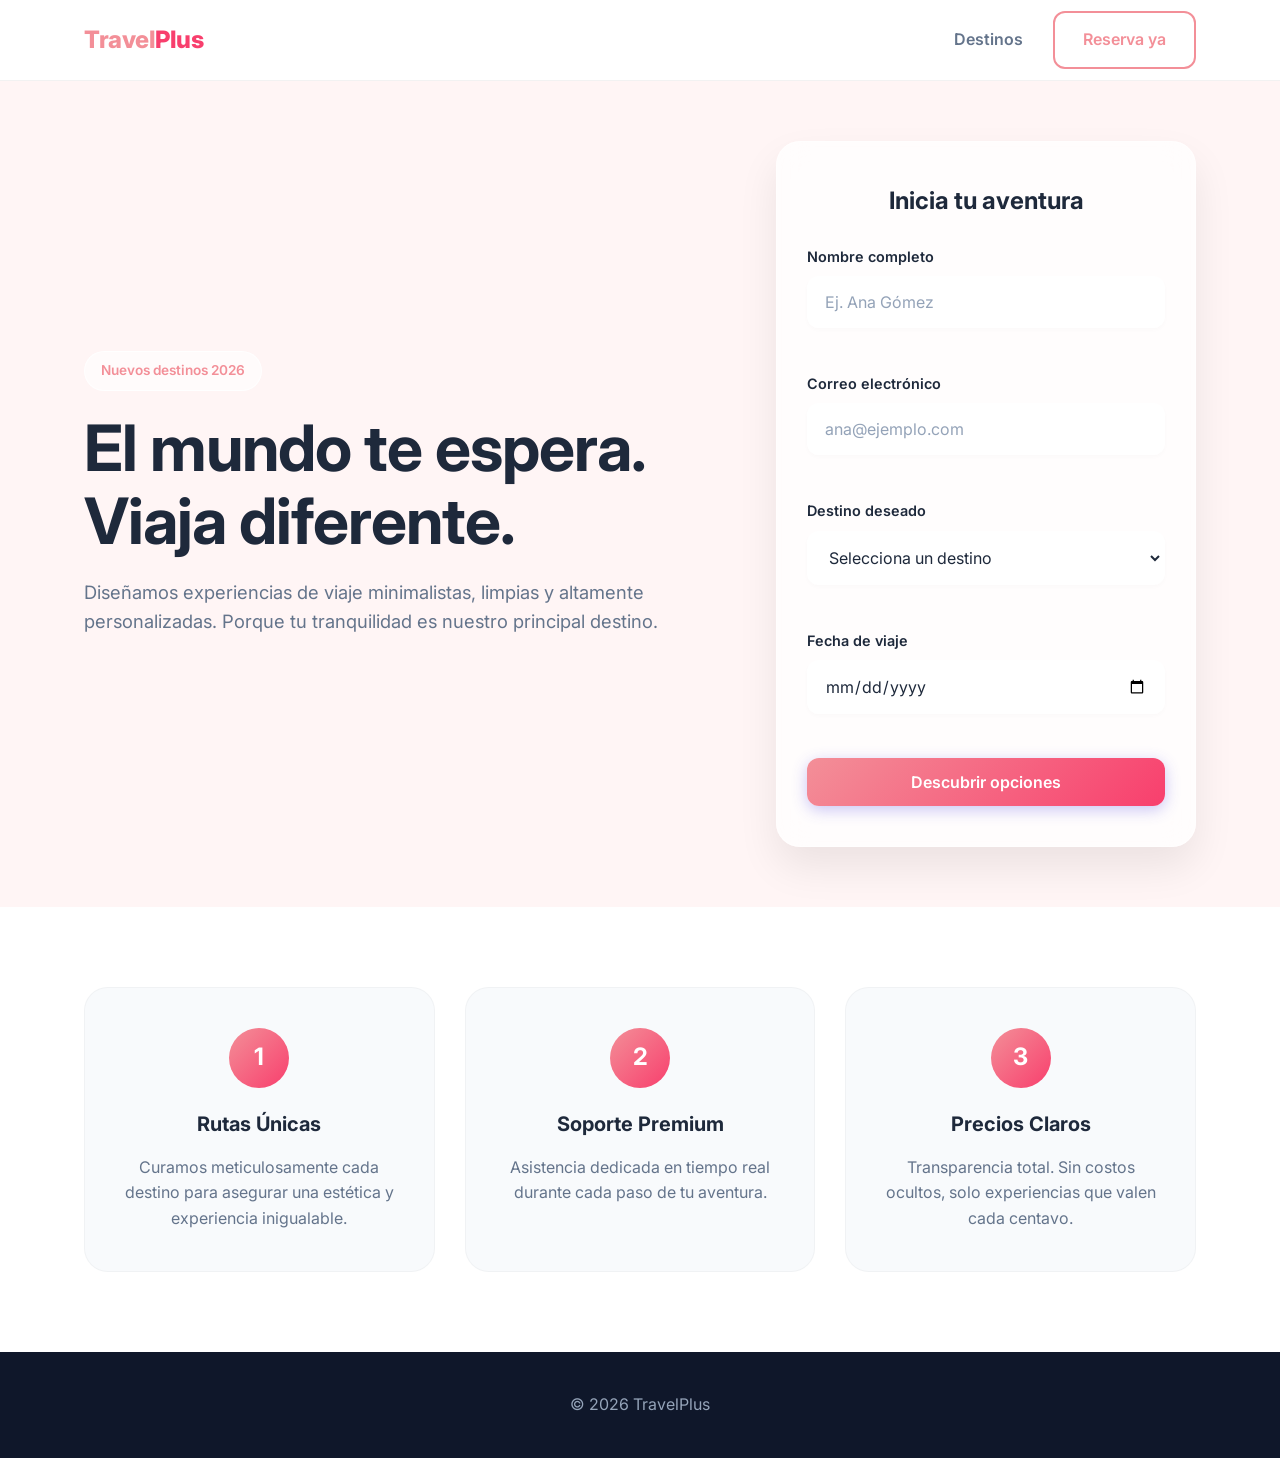
==== index.html @ 6ce8d0db "Primer commit" ====
<!DOCTYPE html>
<html lang="es">

<head>
    <meta charset="UTF-8">
    <meta name="viewport" content="width=device-width, initial-scale=1.0">
    <meta name="description"
        content="Planifica tu próximo viaje con estilo. Descubre destinos exclusivos con diseño de vanguardia.">
    <title>TravelPlus</title>
    <link rel="stylesheet" href="css/styles.css">
    <link rel="preconnect" href="https://fonts.googleapis.com">
    <link rel="preconnect" href="https://fonts.gstatic.com" crossorigin>
    <link href="https://fonts.googleapis.com/css2?family=Inter:wght@400;500;600;800&display=swap" rel="stylesheet">
</head>

<body>
    <header class="header">
        <div class="container">
            <nav class="nav">
                <a href="#" class="logo">Travel<span>Plus</span></a>
                <ul class="nav-links">
                    <li><a href="#destinos">Destinos</a></li>
                    <li><a href="#contacto" class="btn btn-outline">Reserva ya</a></li>
                </ul>
            </nav>
        </div>
    </header>

    <main>
        <section class="hero">
            <div class="container hero-container">
                <div class="hero-content">
                    <span class="hero-badge">Nuevos destinos 2026</span>
                    <h1>El mundo te espera. Viaja diferente.</h1>
                    <p>Diseñamos experiencias de viaje minimalistas, limpias y altamente personalizadas. Porque tu
                        tranquilidad es nuestro principal destino.</p>
                </div>

                <div class="hero-form-container" id="contacto">
                    <form id="travelForm" class="travel-form" novalidate>
                        <h2>Inicia tu aventura</h2>
                        <div class="form-group">
                            <label for="name">Nombre completo</label>
                            <input type="text" id="name" name="name" placeholder="Ej. Ana Gómez">
                            <span class="error-message" id="nameError"></span>
                        </div>

                        <div class="form-group">
                            <label for="email">Correo electrónico</label>
                            <input type="email" id="email" name="email" placeholder="ana@ejemplo.com">
                            <span class="error-message" id="emailError"></span>
                        </div>

                        <div class="form-group">
                            <label for="destination">Destino deseado</label>
                            <select id="destination" name="destination">
                                <option value="">Selecciona un destino</option>
                                <option value="santorini">Santorini, Grecia</option>
                                <option value="kyoto">Kioto, Japón</option>
                                <option value="tulum">Tulum, México</option>
                                <option value="bali">Bali, Indonesia</option>
                            </select>
                            <span class="error-message" id="destinationError"></span>
                        </div>

                        <div class="form-group">
                            <label for="travelDate">Fecha de viaje</label>
                            <input type="date" id="travelDate" name="travelDate">
                            <span class="error-message" id="dateError"></span>
                        </div>

                        <button type="submit" class="btn btn-primary btn-block">Descubrir opciones</button>
                        <div id="successMessage" class="success-message hidden">¡Todo listo! Revisa tu bandeja de
                            entrada pronto.</div>
                    </form>
                </div>
            </div>
        </section>

        <section class="features" id="destinos">
            <div class="container">
                <div class="features-grid">
                    <article class="feature-card">
                        <div class="feature-icon">1</div>
                        <h3>Rutas Únicas</h3>
                        <p>Curamos meticulosamente cada destino para asegurar una estética y experiencia inigualable.
                        </p>
                    </article>
                    <article class="feature-card">
                        <div class="feature-icon">2</div>
                        <h3>Soporte Premium</h3>
                        <p>Asistencia dedicada en tiempo real durante cada paso de tu aventura.</p>
                    </article>
                    <article class="feature-card">
                        <div class="feature-icon">3</div>
                        <h3>Precios Claros</h3>
                        <p>Transparencia total. Sin costos ocultos, solo experiencias que valen cada centavo.</p>
                    </article>
                </div>
            </div>
        </section>
    </main>

    <footer class="footer">
        <div class="container">
            <p>&copy; 2026 TravelPlus</p>
        </div>
    </footer>

    <script src="js/app.js"></script>
</body>

</html>
---- css/styles.css ----
:root {
    --color-primary: #f38f98;
    --color-primary-dark: #f38f98;
    --color-secondary: #f83f6d;
    --color-secondary-dark: #f83f6d;
    --color-text-main: #1e293b;
    --color-text-light: #64748b;
    --color-bg-light: #f8fafc;
    --color-bg-white: #ffffff;
    --color-error: #ef4444;
    --color-success: #10b981;
    --color-hero-bg: #fff5f5;

    --btn-bg-primary: var(--color-primary);
    --btn-text-primary: var(--color-bg-white);

    --font-main: 'Inter', system-ui, sans-serif;
    --border-radius: 12px;
    --border-radius-lg: 24px;
    --transition-speed: 0.3s;
}

* {
    margin: 0;
    padding: 0;
    box-sizing: border-box;
}

body {
    font-family: var(--font-main);
    color: var(--color-text-main);
    background-color: var(--color-bg-light);
    line-height: 1.6;
    overflow-x: hidden;
}

a {
    text-decoration: none;
    color: inherit;
}

ul {
    list-style: none;
}

.container {
    width: 90%;
    max-width: 1200px;
    margin: 0 auto;
    padding: 0 20px;
}

.header {
    background: rgba(255, 255, 255, 0.9);
    backdrop-filter: blur(8px);
    -webkit-backdrop-filter: blur(8px);
    border-bottom: 1px solid rgba(0, 0, 0, 0.05);
    position: sticky;
    top: 0;
    z-index: 100;
}

.nav {
    display: flex;
    justify-content: space-between;
    align-items: center;
    height: 80px;
}

.logo {
    font-size: 1.5rem;
    font-weight: 800;
    color: var(--color-primary);
    letter-spacing: -0.5px;
}

.logo span {
    color: var(--color-secondary);
}

.nav-links {
    display: flex;
    align-items: center;
    gap: 30px;
}

.nav-links a:not(.btn) {
    font-weight: 600;
    color: var(--color-text-light);
    transition: color var(--transition-speed);
}

.nav-links a:not(.btn):hover {
    color: var(--color-primary);
}

.hero {
    position: relative;
    padding: 60px 0;
    min-height: calc(100vh - 80px);
    display: flex;
    align-items: center;
    background-color: var(--color-hero-bg);
    overflow: hidden;
}

@keyframes float {
    0%,
    100% {
        transform: translateY(0);
    }

    50% {
        transform: translateY(-30px);
    }
}

.hero-container {
    position: relative;
    z-index: 1;
    display: flex;
    flex-direction: column;
    gap: 50px;
}

.hero-content {
    text-align: center;
}

.hero-badge {
    display: inline-block;
    padding: 8px 16px;
    background: rgba(255, 255, 255, 0.6);
    border-radius: 30px;
    font-size: 0.85rem;
    font-weight: 600;
    color: var(--color-primary);
    margin-bottom: 20px;
    border: 1px solid rgba(255, 255, 255, 0.8);
    backdrop-filter: blur(4px);
    -webkit-backdrop-filter: blur(4px);
}

.hero-content h1 {
    font-size: 2.8rem;
    line-height: 1.15;
    margin-bottom: 20px;
    color: var(--color-text-main);
    letter-spacing: -1px;
}

.hero-content p {
    font-size: 1.15rem;
    color: var(--color-text-light);
    max-width: 600px;
    margin: 0 auto;
}

.hero-form-container {
    background: rgba(255, 255, 255, 0.75);
    backdrop-filter: blur(16px);
    -webkit-backdrop-filter: blur(16px);
    border: 1px solid rgba(255, 255, 255, 0.5);
    padding: 40px 30px;
    border-radius: var(--border-radius-lg);
    box-shadow: 0 20px 40px rgba(0, 0, 0, 0.08);
}

.travel-form h2 {
    margin-bottom: 25px;
    text-align: center;
    color: var(--color-text-main);
    font-size: 1.5rem;
}

.form-group {
    margin-bottom: 20px;
    display: flex;
    flex-direction: column;
    position: relative;
}

.form-group label {
    margin-bottom: 8px;
    font-weight: 600;
    font-size: 0.9rem;
    color: var(--color-text-main);
}

.form-group input,
.form-group select {
    padding: 14px 16px;
    border: 2px solid transparent;
    background: rgba(255, 255, 255, 0.9);
    border-radius: var(--border-radius);
    font-family: var(--font-main);
    font-size: 1rem;
    color: var(--color-text-main);
    transition: all var(--transition-speed);
    box-shadow: 0 2px 5px rgba(0, 0, 0, 0.02);
}

.form-group input::placeholder {
    color: #94a3b8;
}

.form-group input:focus,
.form-group select:focus {
    outline: none;
    border-color: var(--color-primary);
    background: #ffffff;
    box-shadow: 0 4px 12px rgba(79, 70, 229, 0.15);
}

.error-message {
    color: var(--color-error);
    font-size: 0.8rem;
    margin-top: 6px;
    min-height: 18px;
    display: block;
    font-weight: 500;
    opacity: 0;
    transform: translateY(-5px);
    transition: all 0.3s ease;
}

.form-group.error .error-message {
    opacity: 1;
    transform: translateY(0);
}

.form-group.error input,
.form-group.error select {
    border-color: var(--color-error);
    background: #fef2f2;
}

.form-group.success input,
.form-group.success select {
    border-color: var(--color-success);
}

@keyframes shake {

    0%,
    100% {
        transform: translateX(0);
    }

    20%,
    60% {
        transform: translateX(-5px);
    }

    40%,
    80% {
        transform: translateX(5px);
    }
}

.shake {
    animation: shake 0.4s ease-in-out;
}

.btn {
    display: inline-block;
    padding: 14px 28px;
    border-radius: var(--border-radius);
    font-weight: 600;
    text-align: center;
    cursor: pointer;
    transition: all var(--transition-speed);
    border: none;
    font-family: var(--font-main);
    font-size: 1rem;
}

.btn-primary {
    background: linear-gradient(135deg, var(--color-primary), var(--color-secondary));
    color: var(--btn-text-primary);
    box-shadow: 0 4px 15px rgba(79, 70, 229, 0.3);
}

.btn-primary:hover {
    transform: translateY(-2px);
    box-shadow: 0 8px 25px rgba(79, 70, 229, 0.4);
}

.btn-outline {
    border: 2px solid var(--color-primary);
    color: var(--color-primary);
    background-color: transparent;
}

.btn-outline:hover {
    background-color: var(--color-primary);
    color: var(--color-bg-white);
}

.btn-block {
    width: 100%;
}

.success-message {
    margin-top: 20px;
    padding: 15px;
    background-color: rgba(16, 185, 129, 0.15);
    color: var(--color-success);
    border: 1px solid rgba(16, 185, 129, 0.3);
    border-radius: var(--border-radius);
    text-align: center;
    font-weight: 600;
    animation: fadeIn 0.5s ease;
}

@keyframes fadeIn {
    from {
        opacity: 0;
        transform: translateY(-10px);
    }

    to {
        opacity: 1;
        transform: translateY(0);
    }
}

.hidden {
    display: none;
}

.features {
    padding: 80px 0;
    background-color: var(--color-bg-white);
}

.features-grid {
    display: flex;
    flex-direction: column;
    gap: 30px;
}

.feature-card {
    padding: 40px 30px;
    background-color: var(--color-bg-light);
    border-radius: var(--border-radius-lg);
    text-align: center;
    transition: all var(--transition-speed);
    border: 1px solid rgba(0, 0, 0, 0.03);
}

.feature-card:hover {
    transform: translateY(-8px);
    box-shadow: 0 20px 40px rgba(0, 0, 0, 0.05);
    background-color: #ffffff;
}

.feature-icon {
    width: 60px;
    height: 60px;
    background: linear-gradient(135deg, var(--color-primary), var(--color-secondary));
    border-radius: 50%;
    margin: 0 auto 20px;
    display: flex;
    align-items: center;
    justify-content: center;
    color: white;
    font-size: 1.5rem;
    font-weight: bold;
}

.feature-card h3 {
    margin-bottom: 15px;
    color: var(--color-text-main);
    font-size: 1.25rem;
}

.feature-card p {
    color: var(--color-text-light);
}

.footer {
    background-color: #0f172a;
    color: #94a3b8;
    text-align: center;
    padding: 40px 0;
}

@media (min-width: 768px) {
    .hero-container {
        flex-direction: row;
        align-items: center;
        justify-content: space-between;
    }

    .hero-content {
        flex: 1;
        text-align: left;
        padding-right: 50px;
    }

    .hero-content h1 {
        font-size: 4rem;
    }

    .hero-content p {
        margin: 0;
    }

    .hero-form-container {
        flex: 0 0 420px;
    }

    .features-grid {
        flex-direction: row;
    }

    .feature-card {
        flex: 1;
    }
}
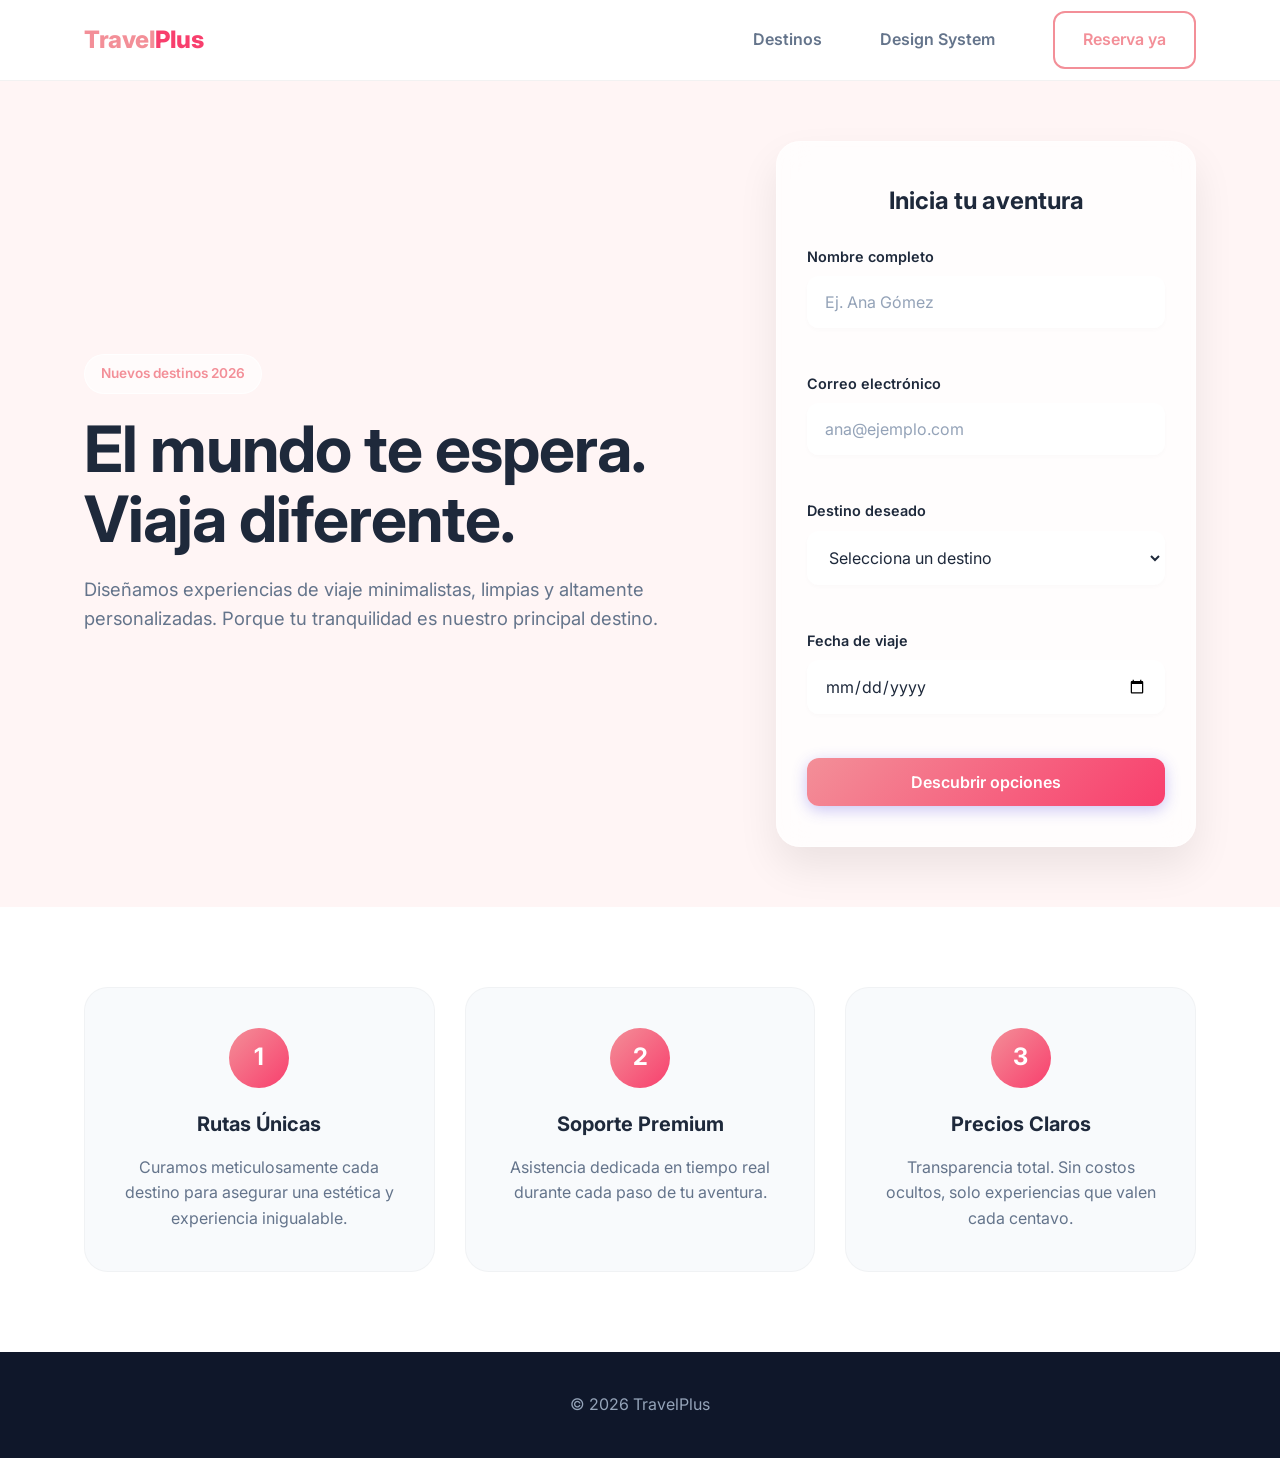
==== commit 771123af: "third commit" ====
--- a/index.html
+++ b/index.html
@@ -20,6 +20,7 @@
                 <a href="#" class="logo">Travel<span>Plus</span></a>
                 <ul class="nav-links">
                     <li><a href="#destinos">Destinos</a></li>
+                    <li><a href="design-system.html" class="btn btn-ghost-ds">Design System</a></li>
                     <li><a href="#contacto" class="btn btn-outline">Reserva ya</a></li>
                 </ul>
             </nav>
--- a/css/styles.css
+++ b/css/styles.css
@@ -64,11 +64,13 @@
     display: flex;
     justify-content: space-between;
     align-items: center;
-    height: 80px;
+    min-height: 80px;
+    flex-wrap: wrap;
+    padding: 10px 0;
 }
 
 .logo {
-    font-size: 1.5rem;
+    font-size: 1.25rem;
     font-weight: 800;
     color: var(--color-primary);
     letter-spacing: -0.5px;
@@ -81,7 +83,7 @@
 .nav-links {
     display: flex;
     align-items: center;
-    gap: 30px;
+    gap: 6px;
 }
 
 .nav-links a:not(.btn) {
@@ -96,8 +98,8 @@
 
 .hero {
     position: relative;
-    padding: 60px 0;
-    min-height: calc(100vh - 80px);
+    padding: 40px 0;
+    min-height: auto;
     display: flex;
     align-items: center;
     background-color: var(--color-hero-bg);
@@ -105,6 +107,7 @@
 }
 
 @keyframes float {
+
     0%,
     100% {
         transform: translateY(0);
@@ -142,8 +145,8 @@
 }
 
 .hero-content h1 {
-    font-size: 2.8rem;
-    line-height: 1.15;
+    font-size: 2.2rem;
+    line-height: 1.1;
     margin-bottom: 20px;
     color: var(--color-text-main);
     letter-spacing: -1px;
@@ -264,7 +267,7 @@
 
 .btn {
     display: inline-block;
-    padding: 14px 28px;
+    padding: 10px 20px;
     border-radius: var(--border-radius);
     font-weight: 600;
     text-align: center;
@@ -272,7 +275,8 @@
     transition: all var(--transition-speed);
     border: none;
     font-family: var(--font-main);
-    font-size: 1rem;
+    font-size: 0.9rem;
+    white-space: nowrap;
 }
 
 .btn-primary {
@@ -299,6 +303,19 @@
 
 .btn-block {
     width: 100%;
+}
+
+.btn-ghost-ds {
+    background: transparent;
+    color: var(--color-text-light);
+    border: none;
+    font-size: 0.75rem;
+    padding: 6px 10px;
+}
+
+.btn-ghost-ds:hover {
+    background-color: var(--color-hero-bg);
+    color: var(--color-primary);
 }
 
 .success-message {
@@ -387,6 +404,30 @@
 }
 
 @media (min-width: 768px) {
+    .nav {
+        height: 80px;
+        flex-wrap: nowrap;
+        padding: 0;
+    }
+
+    .logo {
+        font-size: 1.5rem;
+    }
+
+    .nav-links {
+        gap: 30px;
+    }
+
+    .btn-ghost-ds {
+        font-size: 0.9rem;
+        padding: 10px 20px;
+    }
+
+    .btn {
+        padding: 14px 28px;
+        font-size: 1rem;
+    }
+
     .hero-container {
         flex-direction: row;
         align-items: center;
@@ -399,6 +440,11 @@
         padding-right: 50px;
     }
 
+    .hero {
+        min-height: calc(100vh - 80px);
+        padding: 60px 0;
+    }
+
     .hero-content h1 {
         font-size: 4rem;
     }
